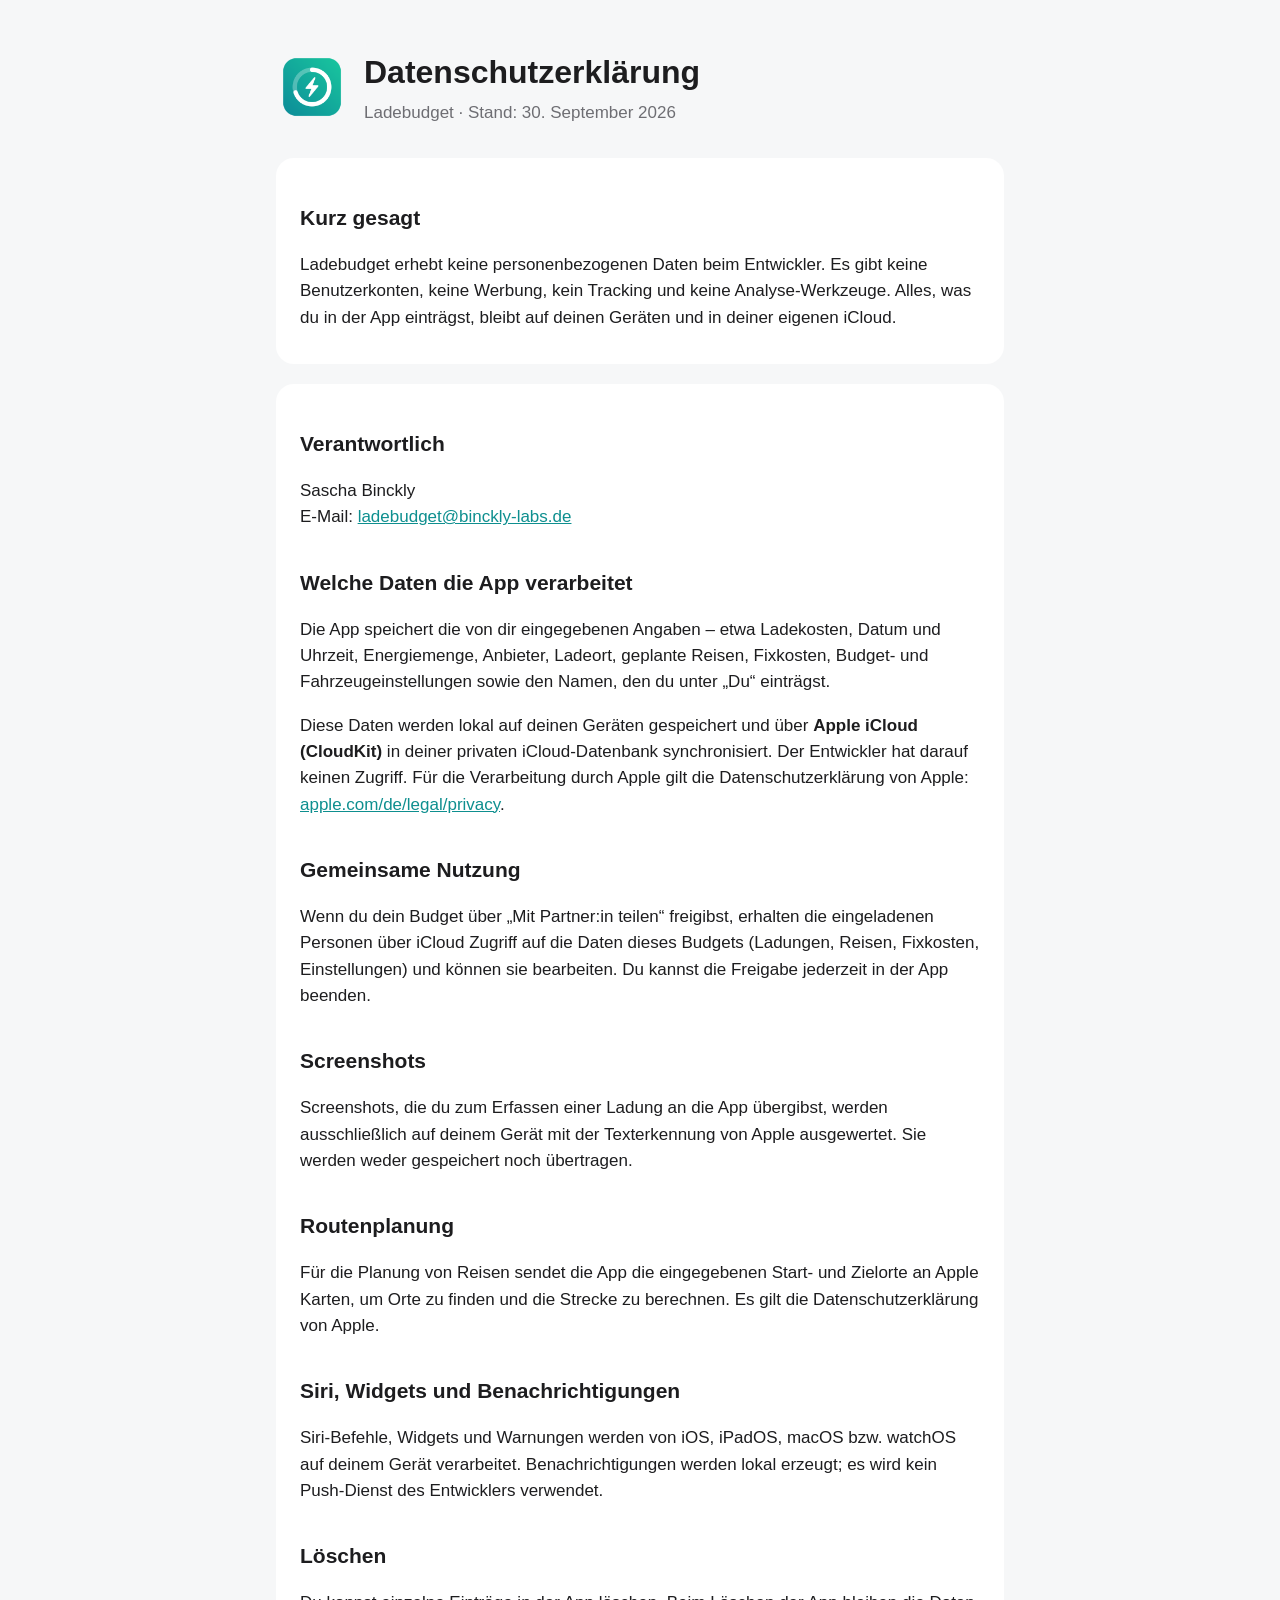
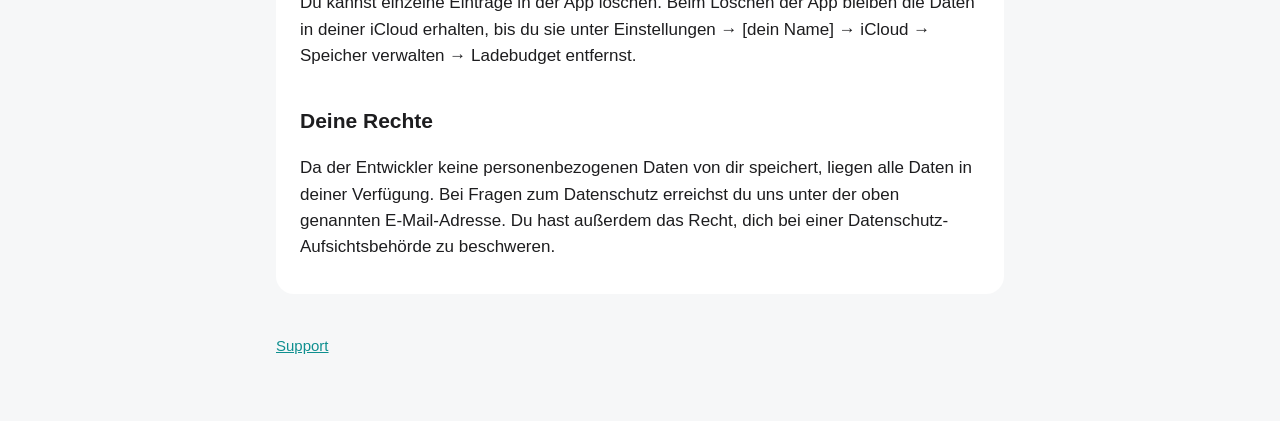
==== datenschutz.html @ 2cbc6184 "Support- und Datenschutzseite für Ladebudget Co-Authored-By: Claude Opus 5.5 <noreply@anthropic.com>" ====
<!doctype html>
<html lang="de">
<head>
  <meta charset="utf-8">
  <meta name="viewport" content="width=device-width, initial-scale=1">
  <title>Ladebudget – Datenschutz</title>
  <link rel="stylesheet" href="style.css">
</head>
<body>
<main>
  <header>
    <img src="icon.png" alt="">
    <div>
      <h1>Datenschutzerklärung</h1>
      <p class="subtitle">Ladebudget · Stand: 30. September 2026</p>
    </div>
  </header>

  <section class="card">
    <h2>Kurz gesagt</h2>
    <p>Ladebudget erhebt keine personenbezogenen Daten beim Entwickler. Es gibt keine Benutzerkonten, keine Werbung, kein Tracking und keine Analyse-Werkzeuge. Alles, was du in der App einträgst, bleibt auf deinen Geräten und in deiner eigenen iCloud.</p>
  </section>

  <section class="card">
    <h2>Verantwortlich</h2>
    <p>Sascha Binckly<br>E-Mail: <a href="mailto:ladebudget@binckly-labs.de">ladebudget@binckly-labs.de</a></p>

    <h2>Welche Daten die App verarbeitet</h2>
    <p>Die App speichert die von dir eingegebenen Angaben – etwa Ladekosten, Datum und Uhrzeit, Energiemenge, Anbieter, Ladeort, geplante Reisen, Fixkosten, Budget- und Fahrzeugeinstellungen sowie den Namen, den du unter „Du“ einträgst.</p>
    <p>Diese Daten werden lokal auf deinen Geräten gespeichert und über <strong>Apple iCloud (CloudKit)</strong> in deiner privaten iCloud-Datenbank synchronisiert. Der Entwickler hat darauf keinen Zugriff. Für die Verarbeitung durch Apple gilt die Datenschutzerklärung von Apple: <a href="https://www.apple.com/de/legal/privacy/">apple.com/de/legal/privacy</a>.</p>

    <h2>Gemeinsame Nutzung</h2>
    <p>Wenn du dein Budget über „Mit Partner:in teilen“ freigibst, erhalten die eingeladenen Personen über iCloud Zugriff auf die Daten dieses Budgets (Ladungen, Reisen, Fixkosten, Einstellungen) und können sie bearbeiten. Du kannst die Freigabe jederzeit in der App beenden.</p>

    <h2>Screenshots</h2>
    <p>Screenshots, die du zum Erfassen einer Ladung an die App übergibst, werden ausschließlich auf deinem Gerät mit der Texterkennung von Apple ausgewertet. Sie werden weder gespeichert noch übertragen.</p>

    <h2>Routenplanung</h2>
    <p>Für die Planung von Reisen sendet die App die eingegebenen Start- und Zielorte an Apple Karten, um Orte zu finden und die Strecke zu berechnen. Es gilt die Datenschutzerklärung von Apple.</p>

    <h2>Siri, Widgets und Benachrichtigungen</h2>
    <p>Siri-Befehle, Widgets und Warnungen werden von iOS, iPadOS, macOS bzw. watchOS auf deinem Gerät verarbeitet. Benachrichtigungen werden lokal erzeugt; es wird kein Push-Dienst des Entwicklers verwendet.</p>

    <h2>Löschen</h2>
    <p>Du kannst einzelne Einträge in der App löschen. Beim Löschen der App bleiben die Daten in deiner iCloud erhalten, bis du sie unter Einstellungen → [dein Name] → iCloud → Speicher verwalten → Ladebudget entfernst.</p>

    <h2>Deine Rechte</h2>
    <p>Da der Entwickler keine personenbezogenen Daten von dir speichert, liegen alle Daten in deiner Verfügung. Bei Fragen zum Datenschutz erreichst du uns unter der oben genannten E-Mail-Adresse. Du hast außerdem das Recht, dich bei einer Datenschutz-Aufsichtsbehörde zu beschweren.</p>
  </section>

  <nav><a href="index.html">Support</a></nav>
</main>
</body>
</html>
---- style.css ----
:root { color-scheme: light dark; --bg: #f6f7f8; --card: #ffffff; --text: #1d1d1f; --muted: #6e6e73; --accent: #0e8f8f; }
@media (prefers-color-scheme: dark) { :root { --bg: #0f1112; --card: #1c1e20; --text: #f2f2f7; --muted: #a1a1a6; --accent: #3cc4b4; } }
* { box-sizing: border-box; }
body { margin: 0; background: var(--bg); color: var(--text); font: 17px/1.55 -apple-system, BlinkMacSystemFont, "SF Pro Text", "Helvetica Neue", sans-serif; }
main { max-width: 760px; margin: 0 auto; padding: 48px 16px 64px; }
header { display: flex; align-items: center; gap: 16px; margin-bottom: 32px; }
header img { width: 72px; height: 72px; border-radius: 16px; }
h1 { margin: 0; font-size: 32px; }
h2 { margin-top: 36px; font-size: 21px; }
.subtitle { margin: 2px 0 0; color: var(--muted); }
section.card { background: var(--card); border-radius: 18px; padding: 8px 24px 16px; margin-bottom: 20px; }
a { color: var(--accent); }
nav { margin-top: 40px; color: var(--muted); font-size: 15px; }
nav a { margin-right: 16px; }
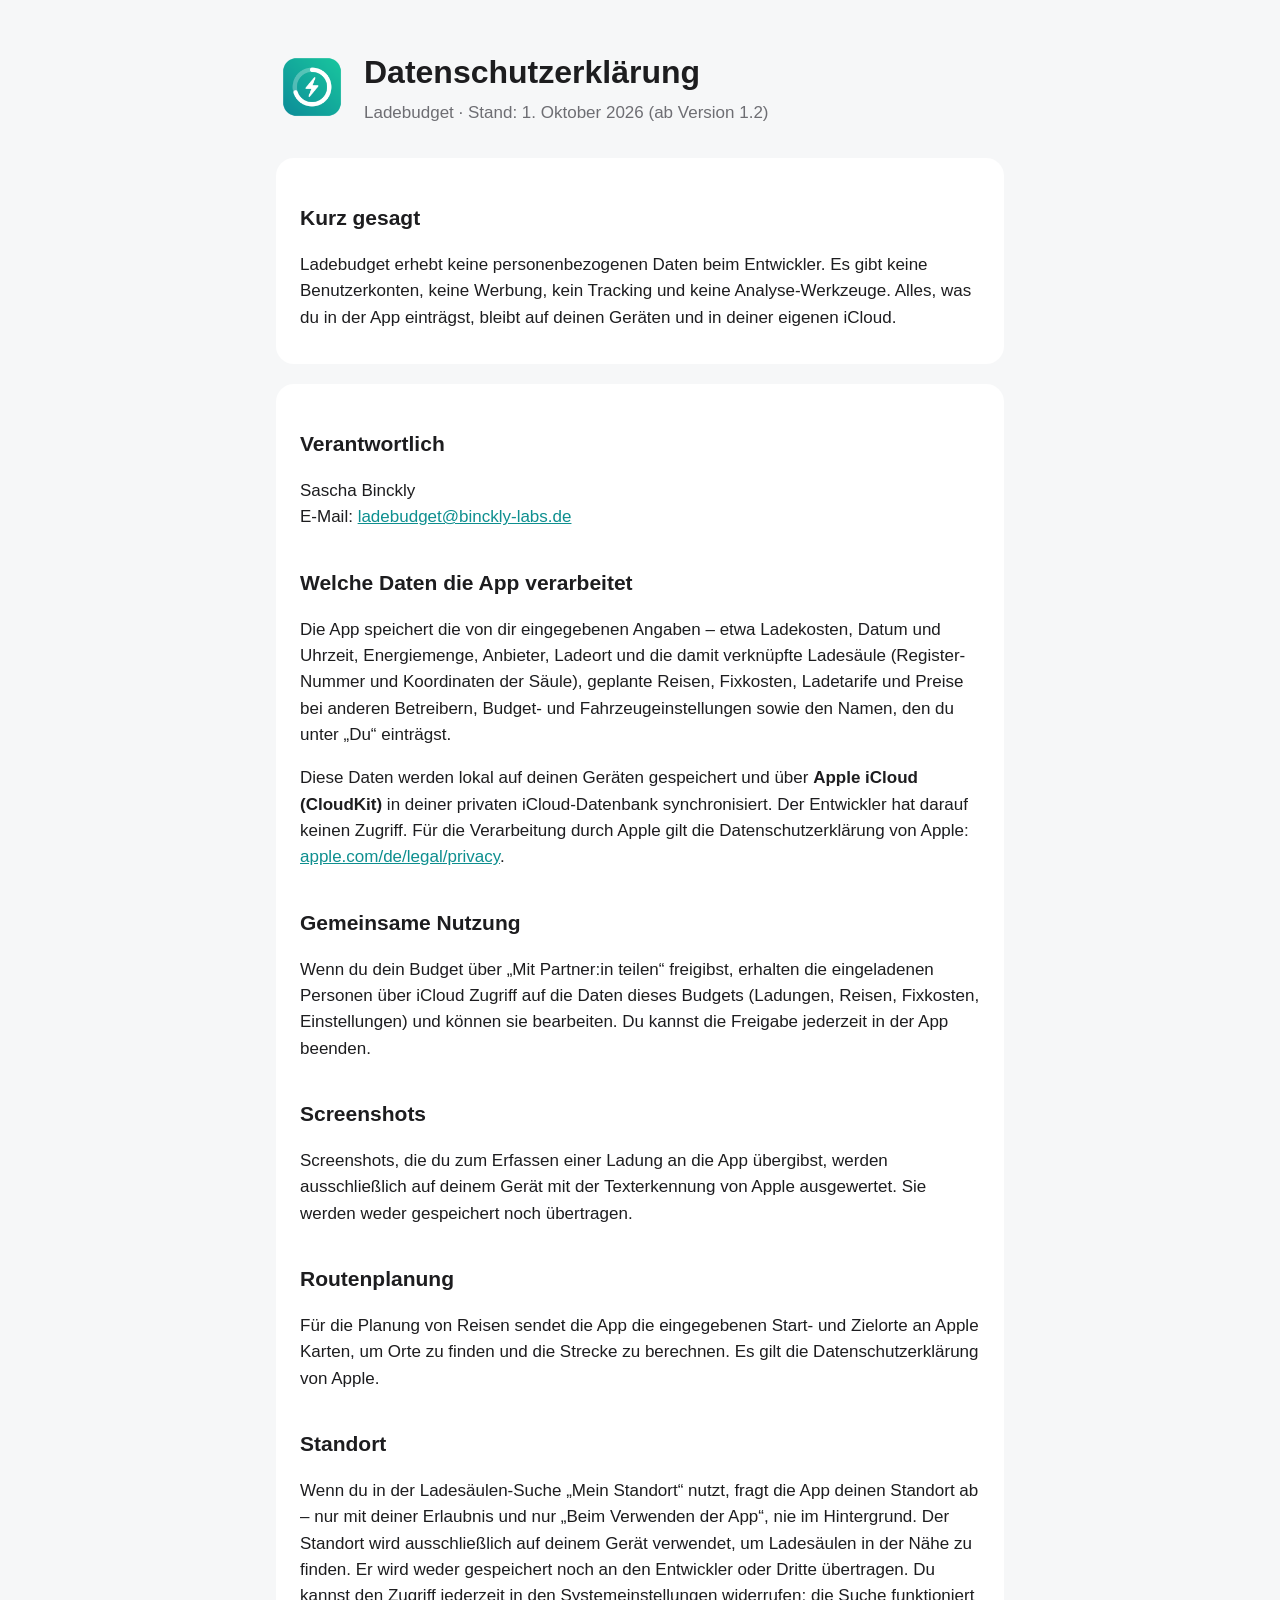
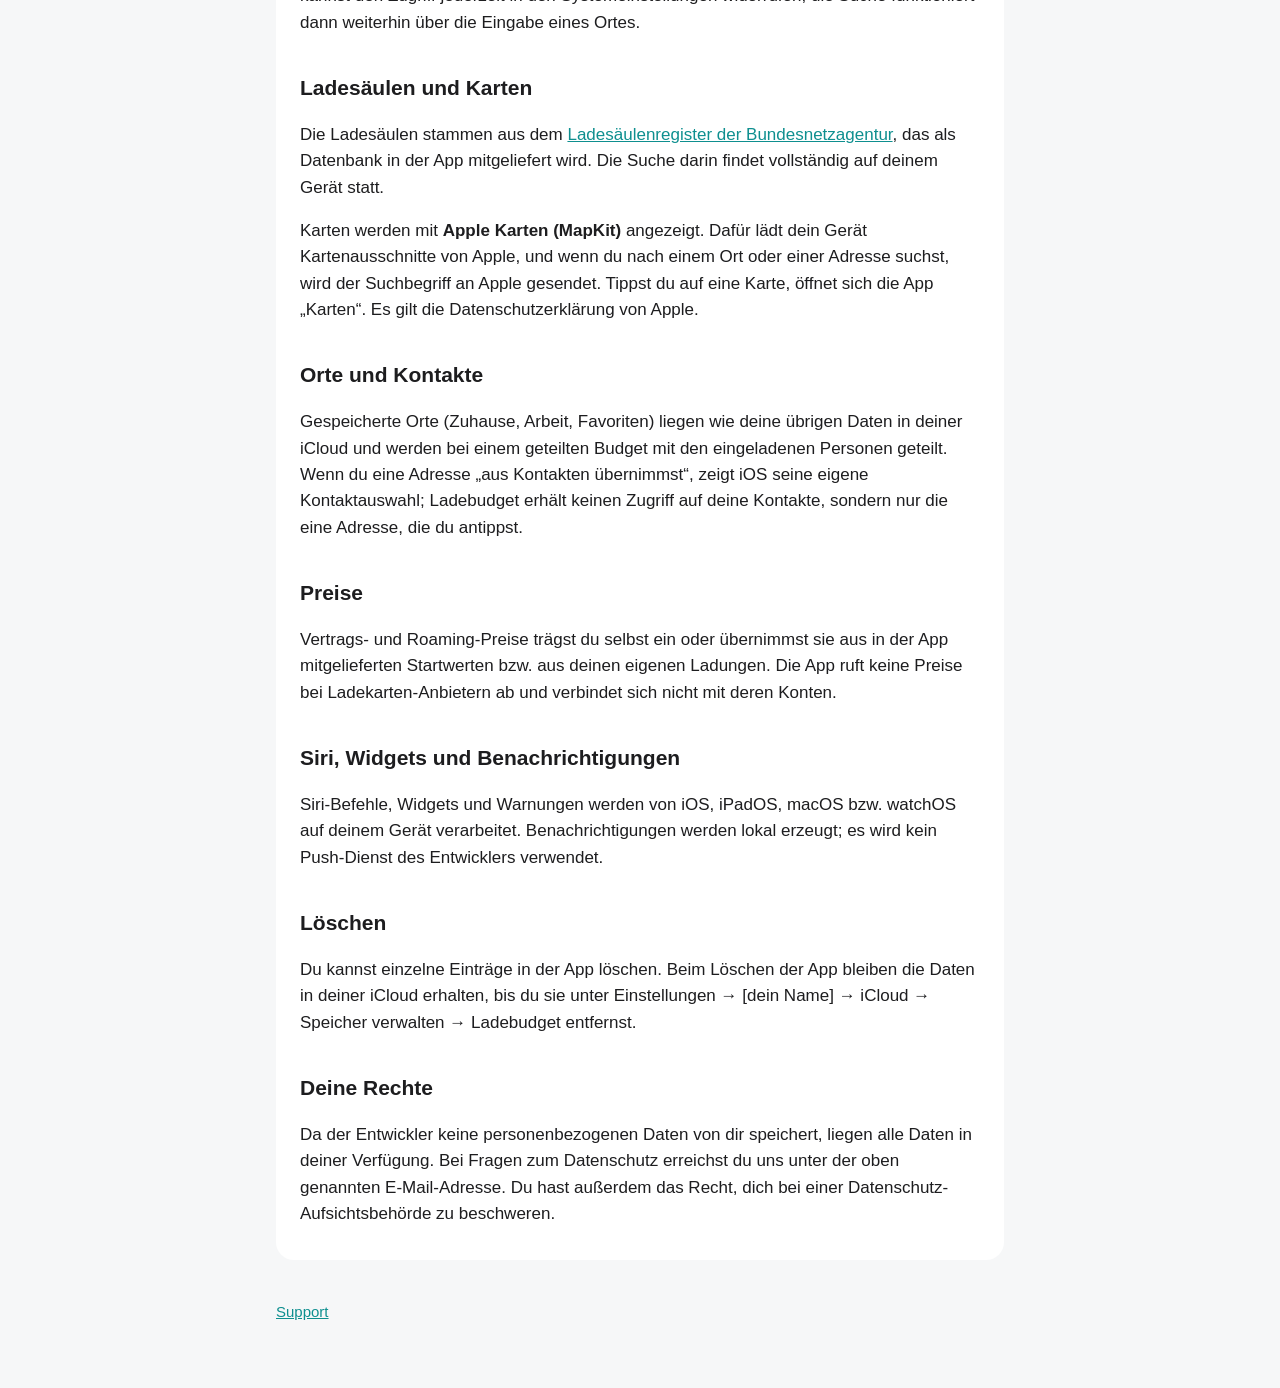
==== commit 1e72f27c: "Datenschutz: Standort, Karten, Orte und Preise (ab Version 1.2) Co-Authored-By: Claude Opus 5.5 <nor" ====
--- a/datenschutz.html
+++ b/datenschutz.html
@@ -12,7 +12,7 @@
     <img src="icon.png" alt="">
     <div>
       <h1>Datenschutzerklärung</h1>
-      <p class="subtitle">Ladebudget · Stand: 30. September 2026</p>
+      <p class="subtitle">Ladebudget · Stand: 1. Oktober 2026 (ab Version 1.2)</p>
     </div>
   </header>
 
@@ -26,7 +26,7 @@
     <p>Sascha Binckly<br>E-Mail: <a href="mailto:ladebudget@binckly-labs.de">ladebudget@binckly-labs.de</a></p>
 
     <h2>Welche Daten die App verarbeitet</h2>
-    <p>Die App speichert die von dir eingegebenen Angaben – etwa Ladekosten, Datum und Uhrzeit, Energiemenge, Anbieter, Ladeort, geplante Reisen, Fixkosten, Budget- und Fahrzeugeinstellungen sowie den Namen, den du unter „Du“ einträgst.</p>
+    <p>Die App speichert die von dir eingegebenen Angaben – etwa Ladekosten, Datum und Uhrzeit, Energiemenge, Anbieter, Ladeort und die damit verknüpfte Ladesäule (Register-Nummer und Koordinaten der Säule), geplante Reisen, Fixkosten, Ladetarife und Preise bei anderen Betreibern, Budget- und Fahrzeugeinstellungen sowie den Namen, den du unter „Du“ einträgst.</p>
     <p>Diese Daten werden lokal auf deinen Geräten gespeichert und über <strong>Apple iCloud (CloudKit)</strong> in deiner privaten iCloud-Datenbank synchronisiert. Der Entwickler hat darauf keinen Zugriff. Für die Verarbeitung durch Apple gilt die Datenschutzerklärung von Apple: <a href="https://www.apple.com/de/legal/privacy/">apple.com/de/legal/privacy</a>.</p>
 
     <h2>Gemeinsame Nutzung</h2>
@@ -37,6 +37,19 @@
 
     <h2>Routenplanung</h2>
     <p>Für die Planung von Reisen sendet die App die eingegebenen Start- und Zielorte an Apple Karten, um Orte zu finden und die Strecke zu berechnen. Es gilt die Datenschutzerklärung von Apple.</p>
+
+    <h2>Standort</h2>
+    <p>Wenn du in der Ladesäulen-Suche „Mein Standort“ nutzt, fragt die App deinen Standort ab – nur mit deiner Erlaubnis und nur „Beim Verwenden der App“, nie im Hintergrund. Der Standort wird ausschließlich auf deinem Gerät verwendet, um Ladesäulen in der Nähe zu finden. Er wird weder gespeichert noch an den Entwickler oder Dritte übertragen. Du kannst den Zugriff jederzeit in den Systemeinstellungen widerrufen; die Suche funktioniert dann weiterhin über die Eingabe eines Ortes.</p>
+
+    <h2>Ladesäulen und Karten</h2>
+    <p>Die Ladesäulen stammen aus dem <a href="https://www.bundesnetzagentur.de/DE/Fachthemen/ElektrizitaetundGas/E-Mobilitaet/DownloadundKontakt.html">Ladesäulenregister der Bundesnetzagentur</a>, das als Datenbank in der App mitgeliefert wird. Die Suche darin findet vollständig auf deinem Gerät statt.</p>
+    <p>Karten werden mit <strong>Apple Karten (MapKit)</strong> angezeigt. Dafür lädt dein Gerät Kartenausschnitte von Apple, und wenn du nach einem Ort oder einer Adresse suchst, wird der Suchbegriff an Apple gesendet. Tippst du auf eine Karte, öffnet sich die App „Karten“. Es gilt die Datenschutzerklärung von Apple.</p>
+
+    <h2>Orte und Kontakte</h2>
+    <p>Gespeicherte Orte (Zuhause, Arbeit, Favoriten) liegen wie deine übrigen Daten in deiner iCloud und werden bei einem geteilten Budget mit den eingeladenen Personen geteilt. Wenn du eine Adresse „aus Kontakten übernimmst“, zeigt iOS seine eigene Kontaktauswahl; Ladebudget erhält keinen Zugriff auf deine Kontakte, sondern nur die eine Adresse, die du antippst.</p>
+
+    <h2>Preise</h2>
+    <p>Vertrags- und Roaming-Preise trägst du selbst ein oder übernimmst sie aus in der App mitgelieferten Startwerten bzw. aus deinen eigenen Ladungen. Die App ruft keine Preise bei Ladekarten-Anbietern ab und verbindet sich nicht mit deren Konten.</p>
 
     <h2>Siri, Widgets und Benachrichtigungen</h2>
     <p>Siri-Befehle, Widgets und Warnungen werden von iOS, iPadOS, macOS bzw. watchOS auf deinem Gerät verarbeitet. Benachrichtigungen werden lokal erzeugt; es wird kein Push-Dienst des Entwicklers verwendet.</p>
